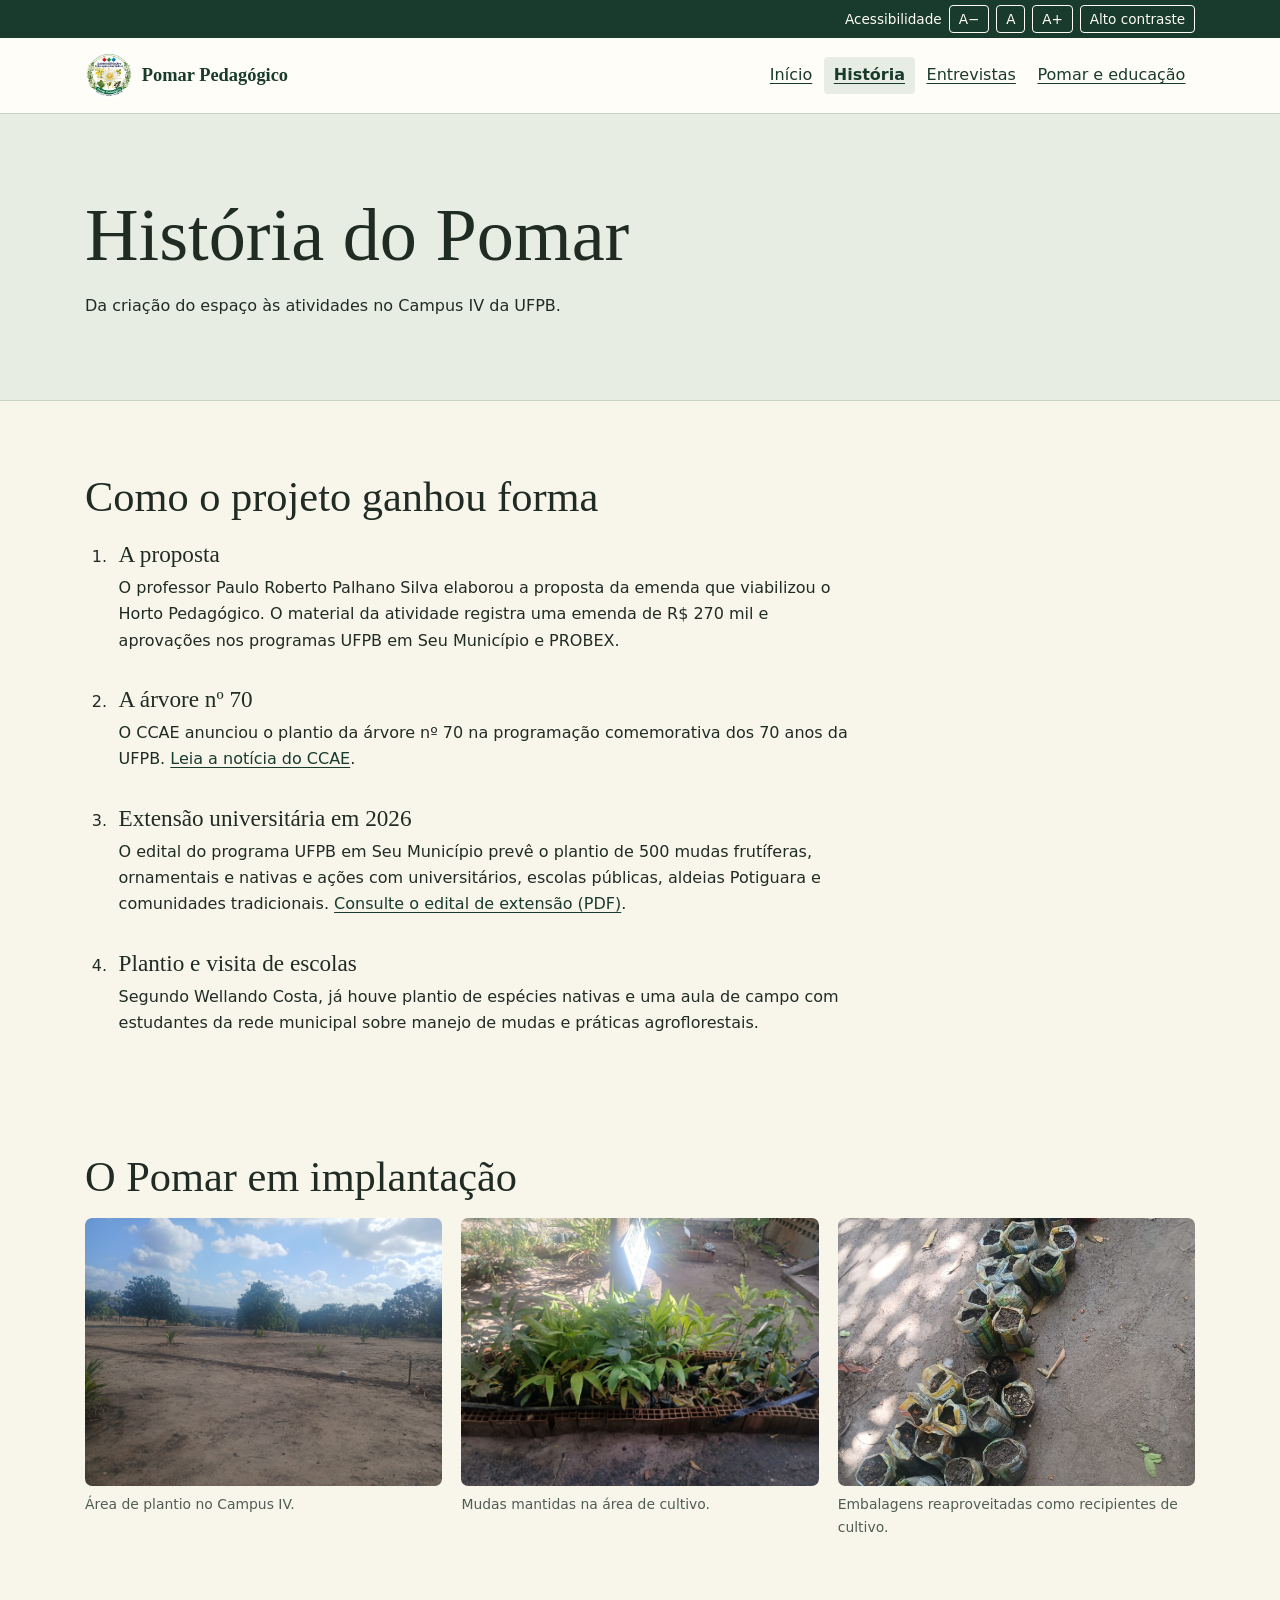
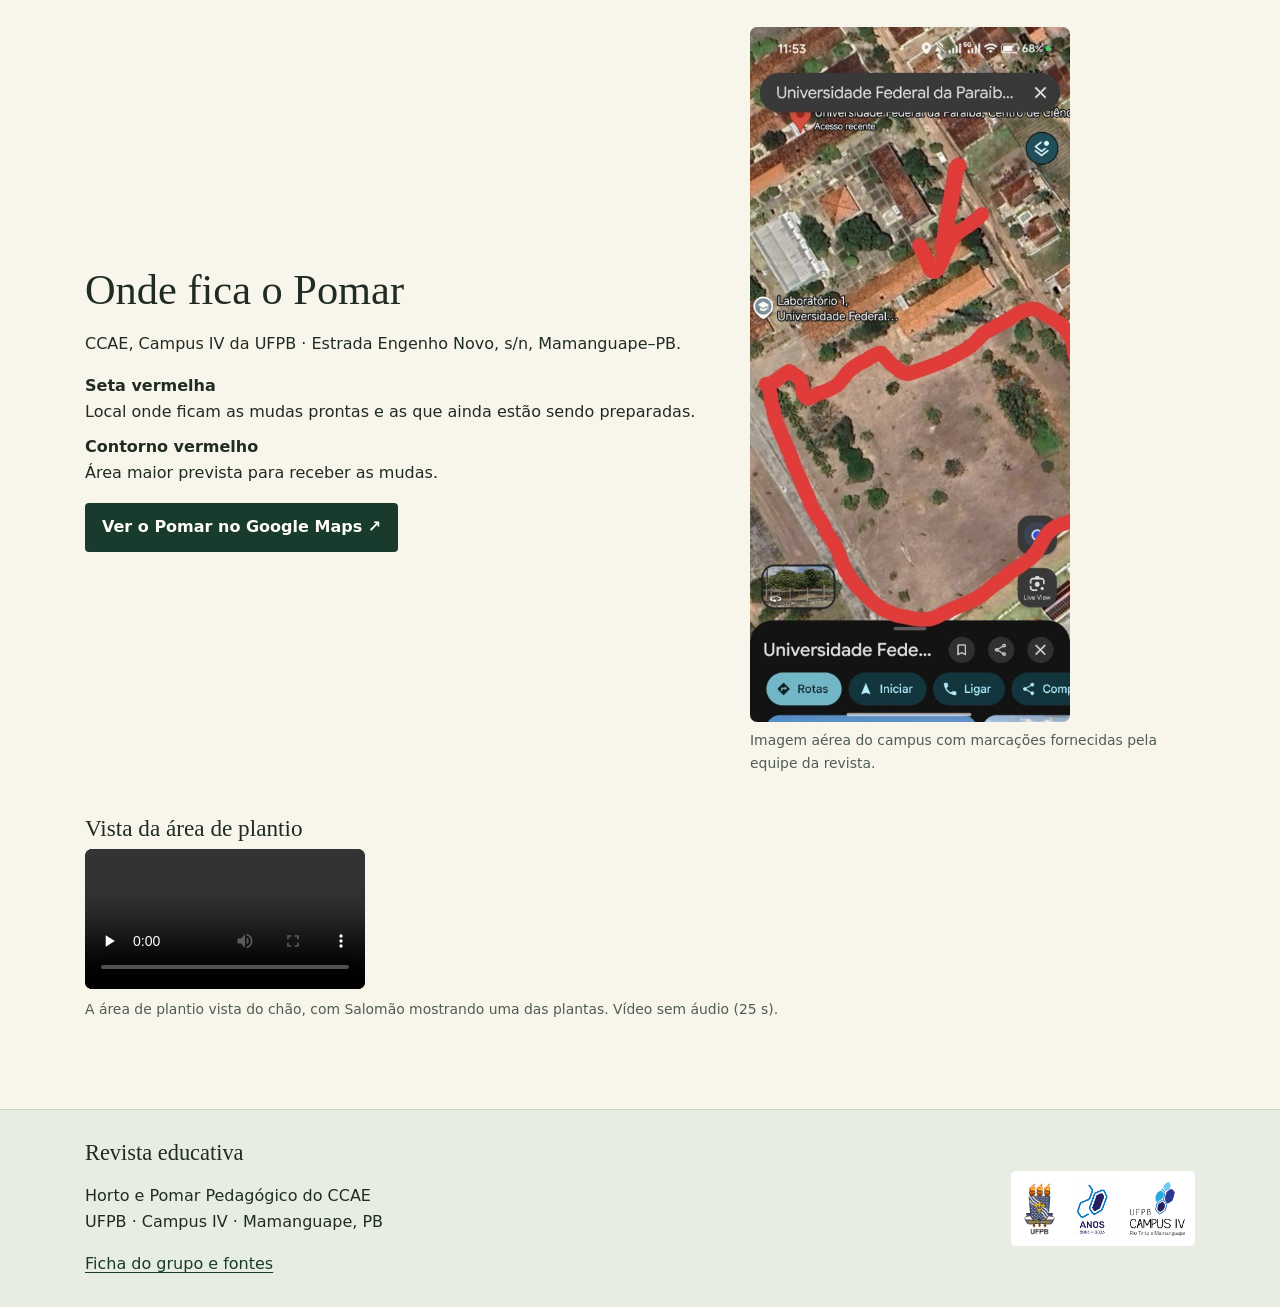
==== historia.html @ 99fb8ba7 "Add files via upload" ====
<!doctype html>
<html lang="pt-BR">
<head>
  <meta charset="utf-8">
  <meta name="viewport" content="width=device-width, initial-scale=1">
  <meta name="description" content="Revista educativa sobre o Horto e Pomar Pedagógico do CCAE, no Campus IV da UFPB em Mamanguape.">
  <title>História | Pomar Pedagógico do CCAE</title>
  <link rel="icon" href="assets/img/pomar.jpeg">
  <link rel="stylesheet" href="assets/css/bootstrap.min.css">
  <link rel="stylesheet" href="assets/css/revista.css">
  <script defer src="assets/js/revista.js"></script>
</head>
<body>
  <a class="skip" href="#conteudo">Pular para o conteúdo</a>
  <div class="tools"><div class="container d-flex flex-wrap align-items-center justify-content-end">
    <span>Acessibilidade</span>
    <button type="button" data-font="-1" aria-label="Diminuir fonte">A−</button>
    <button type="button" data-font="0" aria-label="Restaurar fonte">A</button>
    <button type="button" data-font="1" aria-label="Aumentar fonte">A+</button>
    <button type="button" id="contraste" aria-pressed="false">Alto contraste</button>
  </div></div>
  <header class="site-header">
    <div class="container header-inner">
      <a class="brand" href="index.html"><img src="assets/img/pomar.jpeg" alt="">Pomar Pedagógico</a>
      <nav aria-label="Navegação principal"><a class="nav-link" href="index.html">Início</a>
<a class="nav-link" href="historia.html" aria-current="page">História</a>
<a class="nav-link" href="entrevistas.html">Entrevistas</a>
<a class="nav-link" href="educacao.html">Pomar e educação</a></nav>
    </div>
  </header>
  <main id="conteudo" tabindex="-1">
<div class="page-heading"><div class="container"><h1>História do Pomar</h1><p>Da criação do espaço às atividades no Campus IV da UFPB.</p></div></div>
    <div class="container section-space">
      <div class="reading"><h2>Como o projeto ganhou forma</h2>
      <ol class="timeline">
        <li><h3>A proposta</h3><p>O professor Paulo Roberto Palhano Silva elaborou a proposta da emenda que viabilizou o Horto Pedagógico. O material da atividade registra uma emenda de R$ 270 mil e aprovações nos programas UFPB em Seu Município e PROBEX.</p></li>
        <li><h3>A árvore nº 70</h3><p>O CCAE anunciou o plantio da árvore nº 70 na programação comemorativa dos 70 anos da UFPB. <a href="https://www.ccae.ufpb.br/noticias/ccae-inicia-pomar-pedagogico-e-prepara-plantio-da-arvore-no-70-na-comemoracao-dos-70-anos-da-ufpb/">Leia a notícia do CCAE</a>.</p></li>
        <li><h3>Extensão universitária em 2026</h3><p>O edital do programa UFPB em Seu Município prevê o plantio de 500 mudas frutíferas, ornamentais e nativas e ações com universitários, escolas públicas, aldeias Potiguara e comunidades tradicionais. <a href="assets/docs/edital-extensao-2026.pdf">Consulte o edital de extensão (PDF)</a>.</p></li>
        <li><h3>Plantio e visita de escolas</h3><p>Segundo Wellando Costa, já houve plantio de espécies nativas e uma aula de campo com estudantes da rede municipal sobre manejo de mudas e práticas agroflorestais.</p></li>
      </ol></div>
      <section class="section-space" aria-labelledby="galeria"><h2 id="galeria">O Pomar em implantação</h2>
        <div class="photo-grid">
          <figure><img loading="lazy" src="assets/img/plantio.jpg" alt="Área aberta do Pomar com árvores e mudas no solo"><figcaption>Área de plantio no Campus IV.</figcaption></figure>
          <figure><img loading="lazy" src="assets/img/horto.jpg" alt="Mudas verdes agrupadas em canteiro junto a uma placa"><figcaption>Mudas mantidas na área de cultivo.</figcaption></figure>
          <figure><img loading="lazy" src="assets/img/recipientes.jpg" alt="Embalagens reaproveitadas com substrato e mudas"><figcaption>Embalagens reaproveitadas como recipientes de cultivo.</figcaption></figure>
        </div>
      </section>
      <section id="localizacao" aria-labelledby="mapa"><div class="row align-items-center">
        <div class="col-md-7"><h2 id="mapa">Onde fica o Pomar</h2>
        <p>CCAE, Campus IV da UFPB · Estrada Engenho Novo, s/n, Mamanguape–PB.</p>
        <dl><dt>Seta vermelha</dt><dd>Local onde ficam as mudas prontas e as que ainda estão sendo preparadas.</dd><dt>Contorno vermelho</dt><dd>Área maior prevista para receber as mudas.</dd></dl>
        <a class="action" href="https://maps.app.goo.gl/aVHmyazdAKSCeioG8">Ver o Pomar no Google Maps ↗</a></div>
        <div class="col-md-5"><figure><img loading="lazy" src="assets/img/mapa.jpg" alt="Mapa aéreo com seta na área de preparação e contorno vermelho na área de plantio"><figcaption>Imagem aérea do campus com marcações fornecidas pela equipe da revista.</figcaption></figure></div>
      </div>
      <figure class="mt-4">
        <h3>Vista da área de plantio</h3>
        <video class="video-campo" controls playsinline preload="none" aria-label="Vista da área de plantio com Salomão junto a uma planta">
          <source src="assets/video/area-plantio.mp4" type="video/mp4">
        </video>
        <figcaption>A área de plantio vista do chão, com Salomão mostrando uma das plantas. Vídeo sem áudio (25 s).</figcaption>
      </figure>
      </section>
    </div>
  </main>
  <footer class="site-footer">
    <div class="container footer-inner">
      <div><h2>Revista educativa</h2><p>Horto e Pomar Pedagógico do CCAE<br>UFPB · Campus IV · Mamanguape, PB</p><a href="educacao.html#creditos">Ficha do grupo e fontes</a></div>
      <div class="logos">
        <img src="assets/img/ufpb.png" alt="Brasão da Universidade Federal da Paraíba">
        <img src="assets/img/ccae-20-anos.png" alt="CCAE 20 anos, 2006 a 2026">
        <img src="assets/img/campus-iv.png" alt="UFPB Campus IV, Rio Tinto e Mamanguape">
      </div>
    </div>
  </footer>
</body>
</html>
---- assets/css/revista.css ----
:root {
  --paper: #f8f5eb;
  --ink: #202c23;
  --green: #193b2d;
  --accent: #ce8d39;
  --soft: #e7ede2;
  --muted: #4f5d53;
  --line: #cbd5c7;
  --white: #fffdf7;
}
body { background: var(--paper); color: var(--ink); font: 1rem/1.65 system-ui, sans-serif; }
h1, h2, h3, .brand, blockquote { font-family: Georgia, serif; }
h1, h2, h3 { line-height: 1.12; }
h2 { font-size: clamp(1.65rem, 4vw, 2.65rem); margin-bottom: 1.1rem; }
h3 { font-size: 1.45rem; }
a { color: var(--green); text-decoration: underline; text-underline-offset: .18em; }
a:hover { color: var(--green); }
a:focus-visible, button:focus-visible, video:focus-visible { outline: 3px solid var(--accent); outline-offset: 4px; }
img, video { max-width: 100%; }
.skip { position: absolute; top: .4rem; left: .5rem; z-index: 9; background: var(--white); padding: .65rem; transform: translateY(-150%); }
.skip:focus { transform: translateY(0); }
.tools { background: var(--green); color: var(--white); font-size: .85rem; }
.tools .container { gap: .45rem; padding-top: .3rem; padding-bottom: .3rem; }
.tools button { background: transparent; color: inherit; border: 1px solid currentColor; border-radius: .25rem; padding: .12rem .55rem; }
.tools button[aria-pressed="true"] { background: var(--white); color: var(--green); }
.site-header { background: var(--white); border-bottom: 1px solid var(--line); }
.header-inner, .footer-inner { display: flex; flex-wrap: wrap; justify-content: space-between; align-items: center; gap: .75rem; padding-top: .85rem; padding-bottom: .85rem; }
.brand { display: inline-flex; gap: .55rem; align-items: center; font-size: 1.15rem; font-weight: bold; text-decoration: none; }
.brand img { width: 48px; height: 48px; object-fit: contain; border-radius: 50%; }
.site-header nav { display: flex; flex-wrap: wrap; gap: .15rem; }
.nav-link { padding: .35rem .6rem; }
.nav-link[aria-current="page"] { font-weight: 700; background: var(--soft); border-radius: .25rem; }
.hero { display: grid; grid-template-columns: 1.15fr 1fr; background: var(--green); color: var(--white); }
.hero-media { position: relative; min-height: 380px; }
.hero-media img { width: 100%; height: 100%; position: absolute; object-fit: cover; }
.hero-controls { position: absolute; right: .75rem; bottom: .75rem; display: flex; align-items: center; gap: .5rem; padding: .25rem; background: var(--green); color: var(--white); border-radius: .35rem; }
.hero-controls button { width: 2.5rem; height: 2.5rem; font-size: 1.4rem; line-height: 1; background: transparent; color: inherit; border: 1px solid currentColor; border-radius: .2rem; }
.hero-copy { padding: clamp(1.4rem, 5vw, 5rem); align-self: center; }
.hero h1, .page-heading h1 { font-size: clamp(2.25rem, 5.8vw, 5rem); margin-bottom: 1rem; }
.eyebrow { font-size: .82rem; font-weight: 700; letter-spacing: .09em; text-transform: uppercase; }
.hero .eyebrow { color: #f5ce91; }
.action { display: inline-block; background: var(--green); color: var(--white); border: 1px solid transparent; border-radius: .25rem; text-decoration: none; padding: .65rem 1rem; font-weight: 700; }
.action:hover { color: var(--white); text-decoration: underline; }
.hero .action { background: var(--accent); color: #20170c; }
.section-space { padding-top: clamp(2rem, 6vw, 4.5rem); padding-bottom: clamp(2rem, 6vw, 4.5rem); }
.feature { height: 100%; background: var(--white); border: 1px solid var(--line); border-radius: .5rem; overflow: hidden; }
.feature img { width: 100%; height: 175px; object-fit: cover; }
.feature > div { padding: 1rem; }
.feature p { margin-bottom: 0; }
.band, .page-heading { background: var(--soft); }
.band video { display: block; width: 100%; border-radius: .5rem; background: #151515; }
.page-heading { padding: clamp(2rem, 7vw, 5rem) 0; border-bottom: 1px solid var(--line); }
.page-heading p { margin: 0; }
.reading { max-width: 76ch; }
.reading article, .reading section { margin-bottom: 2.25rem; padding-bottom: .6rem; border-bottom: 1px solid var(--line); }
.jump { display: flex; flex-wrap: wrap; gap: .6rem 1.25rem; margin-bottom: 2rem; }
blockquote { font-size: clamp(1.25rem, 3vw, 1.8rem); padding: .75rem 1rem; border-left: 4px solid var(--accent); background: var(--soft); }
.source, figcaption { color: var(--muted); font-size: .87rem; }
.timeline { padding-left: 1.7rem; }
.timeline li { padding: .2rem 0 .8rem .4rem; }
.photo-grid { display: grid; grid-template-columns: repeat(3, minmax(0, 1fr)); gap: 1.2rem; }
figure img { display: block; width: 100%; border-radius: .45rem; }
.photo-grid img { aspect-ratio: 4 / 3; object-fit: cover; }
#localizacao figure img { max-width: 320px; }
figcaption { margin-top: .4rem; }
.side-note { background: var(--soft); border-top: 4px solid var(--accent); padding: 1.3rem; }
.side-note ul { padding-left: 1.25rem; }
.site-footer { background: var(--soft); border-top: 1px solid var(--line); padding: 1rem 0; }
.site-footer h2 { font-size: 1.4rem; }
.logos { display: flex; flex-wrap: wrap; align-items: center; gap: .6rem; background: #fff; padding: .65rem; border-radius: .3rem; }
.logos img { width: auto; height: 54px; max-width: 110px; object-fit: contain; }
.high-contrast { --paper: #000; --ink: #fff; --green: #ffed52; --accent: #ffed52; --soft: #151515; --white: #000; --line: #ffed52; --muted: #fff; }
.high-contrast .nav-link { color: var(--green); }
.high-contrast .hero .eyebrow { color: #231800; }
@media (max-width: 767px) {
  .hero, .photo-grid { grid-template-columns: 1fr; }
  .hero-media { min-height: 0; aspect-ratio: 16 / 10; }
  .band video, #localizacao figure { margin-top: 1rem; }
}

.retrato-entrevista {
  display: block;
  width: 120px;
  height: 120px;
  margin-bottom: .9rem;
  border-radius: .45rem;
  object-fit: cover;
}
.video-campo {
  display: block;
  width: min(100%, 280px);
  margin-bottom: .6rem;
  border-radius: .45rem;
  background: #151515;
}

.audio-campo audio {
  display: block;
  width: min(100%, 360px);
  margin-bottom: 1rem;
}
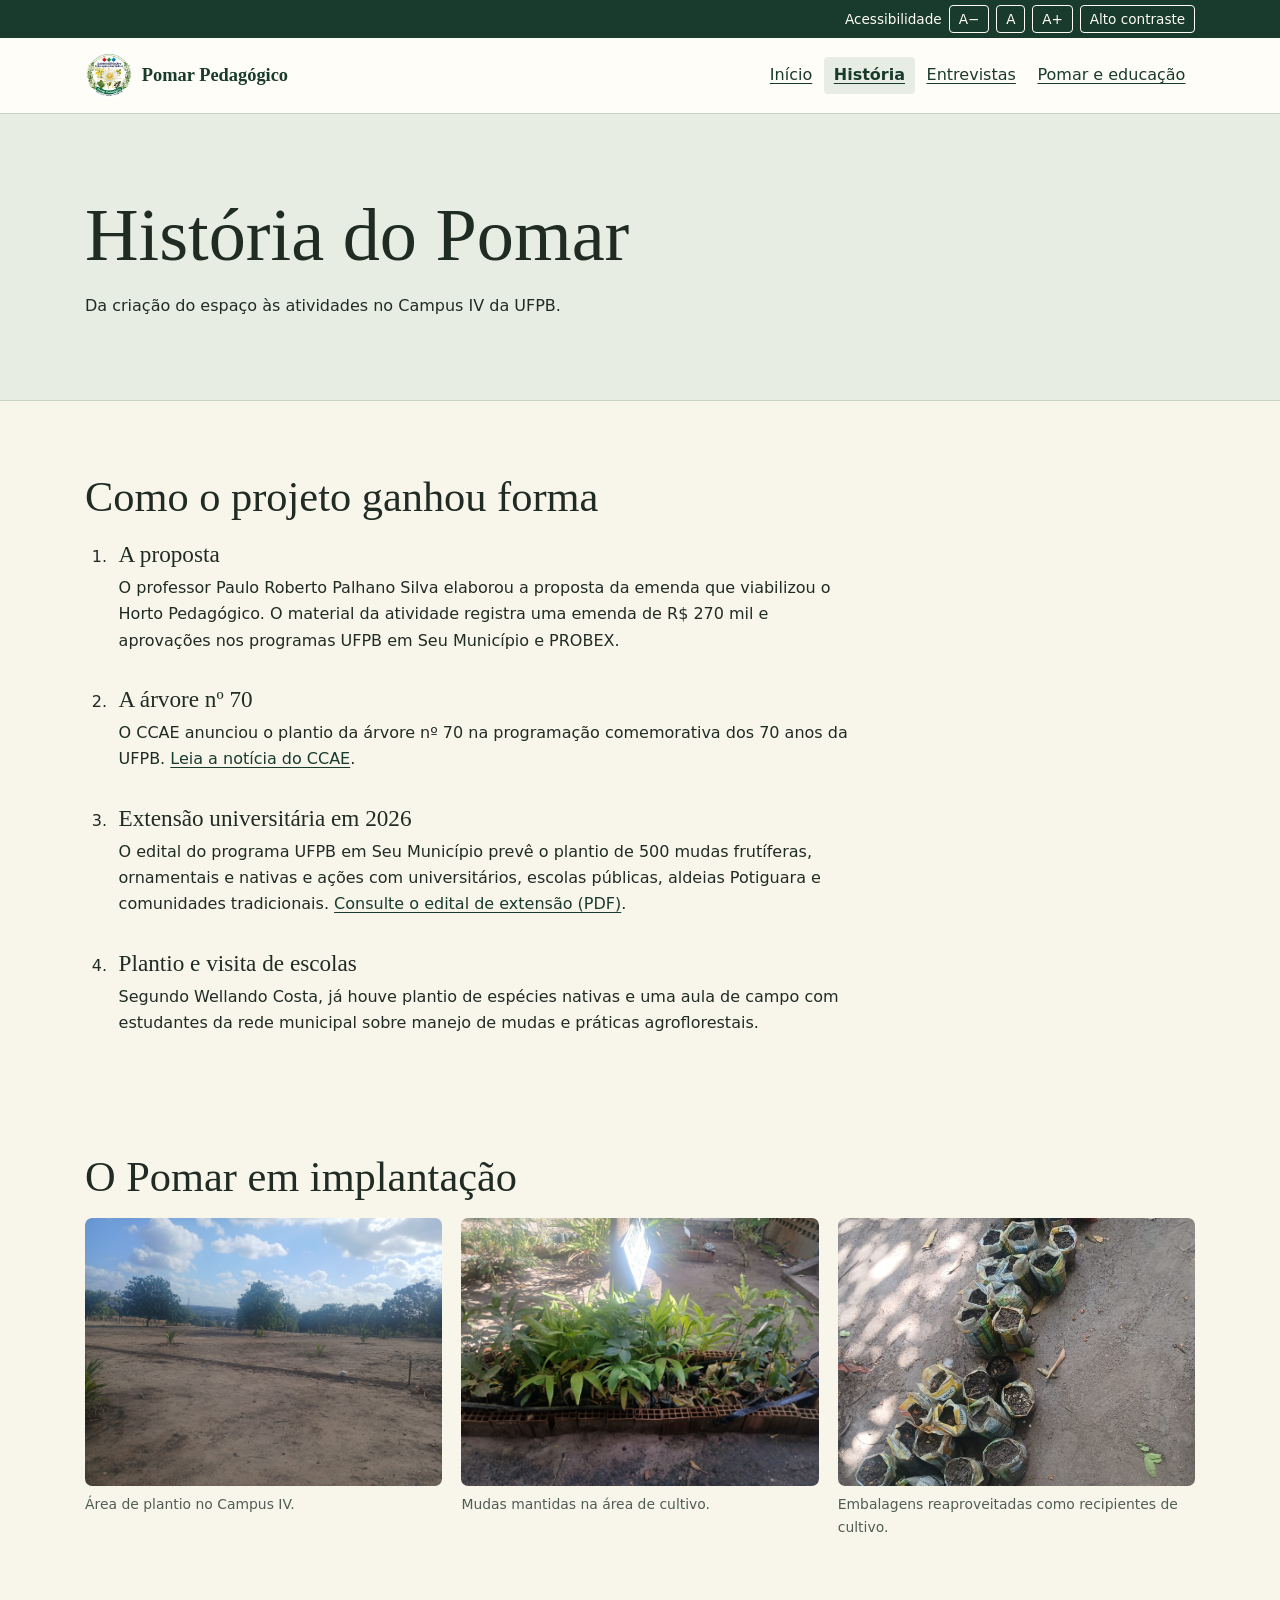
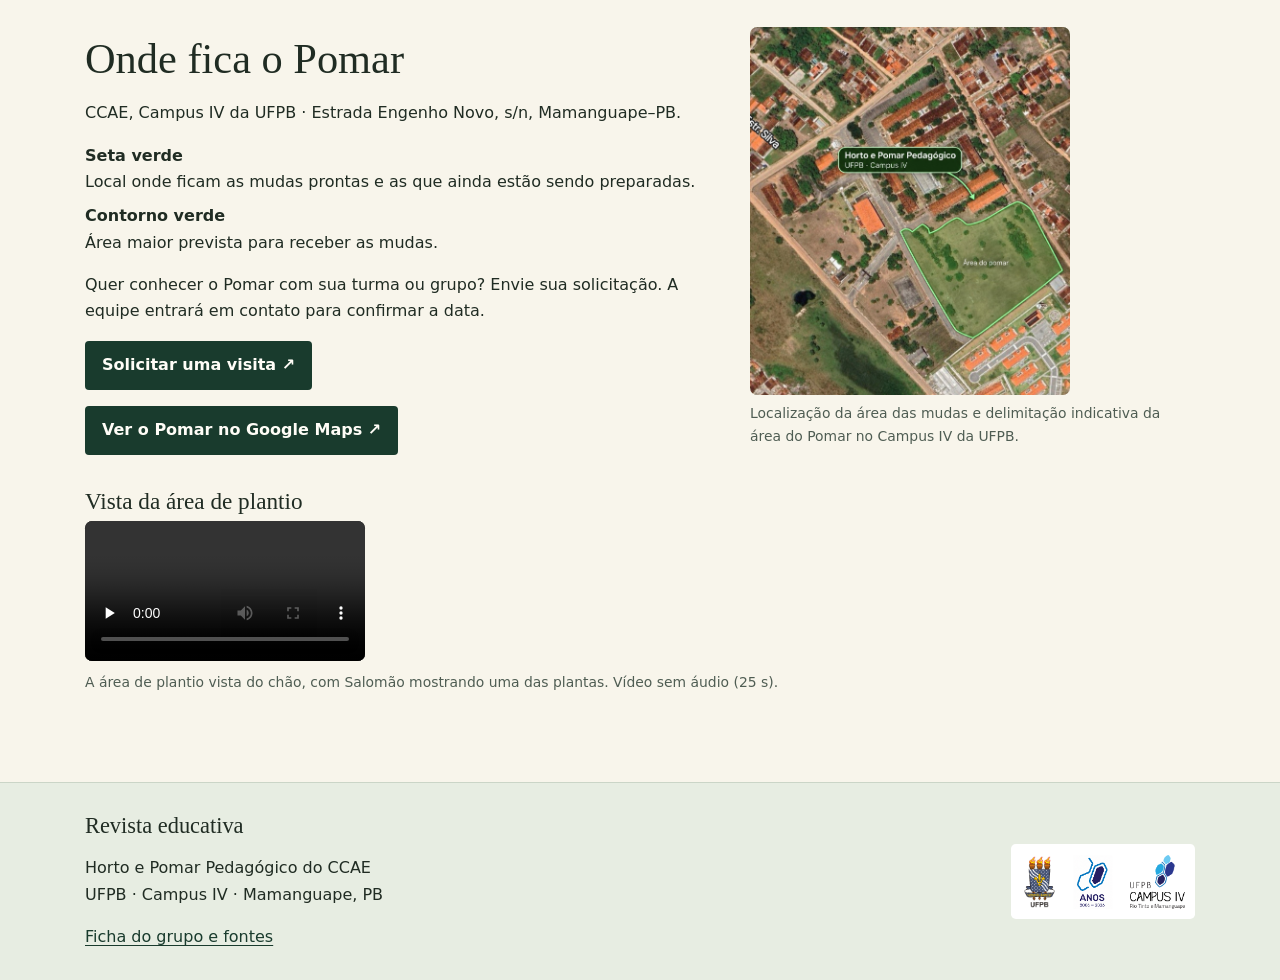
==== commit bb857959: "Add files via upload" ====
--- a/historia.html
+++ b/historia.html
@@ -48,9 +48,11 @@
       <section id="localizacao" aria-labelledby="mapa"><div class="row align-items-center">
         <div class="col-md-7"><h2 id="mapa">Onde fica o Pomar</h2>
         <p>CCAE, Campus IV da UFPB · Estrada Engenho Novo, s/n, Mamanguape–PB.</p>
-        <dl><dt>Seta vermelha</dt><dd>Local onde ficam as mudas prontas e as que ainda estão sendo preparadas.</dd><dt>Contorno vermelho</dt><dd>Área maior prevista para receber as mudas.</dd></dl>
+        <dl><dt>Seta verde</dt><dd>Local onde ficam as mudas prontas e as que ainda estão sendo preparadas.</dd><dt>Contorno verde</dt><dd>Área maior prevista para receber as mudas.</dd></dl>
+        <p>Quer conhecer o Pomar com sua turma ou grupo? Envie sua solicitação. A equipe entrará em contato para confirmar a data.</p>
+        <p><a class="action" href="https://forms.gle/UnsRDbJfyCQe3dXR6" target="_blank" rel="noopener noreferrer">Solicitar uma visita ↗</a></p>
         <a class="action" href="https://maps.app.goo.gl/aVHmyazdAKSCeioG8">Ver o Pomar no Google Maps ↗</a></div>
-        <div class="col-md-5"><figure><img loading="lazy" src="assets/img/mapa.jpg" alt="Mapa aéreo com seta na área de preparação e contorno vermelho na área de plantio"><figcaption>Imagem aérea do campus com marcações fornecidas pela equipe da revista.</figcaption></figure></div>
+        <div class="col-md-5"><figure><img loading="lazy" src="assets/img/mapa-pomar.png" alt="Mapa aéreo com seta verde na área das mudas e contorno verde delimitando a área de plantio"><figcaption>Localização da área das mudas e delimitação indicativa da área do Pomar no Campus IV da UFPB.</figcaption></figure></div>
       </div>
       <figure class="mt-4">
         <h3>Vista da área de plantio</h3>
